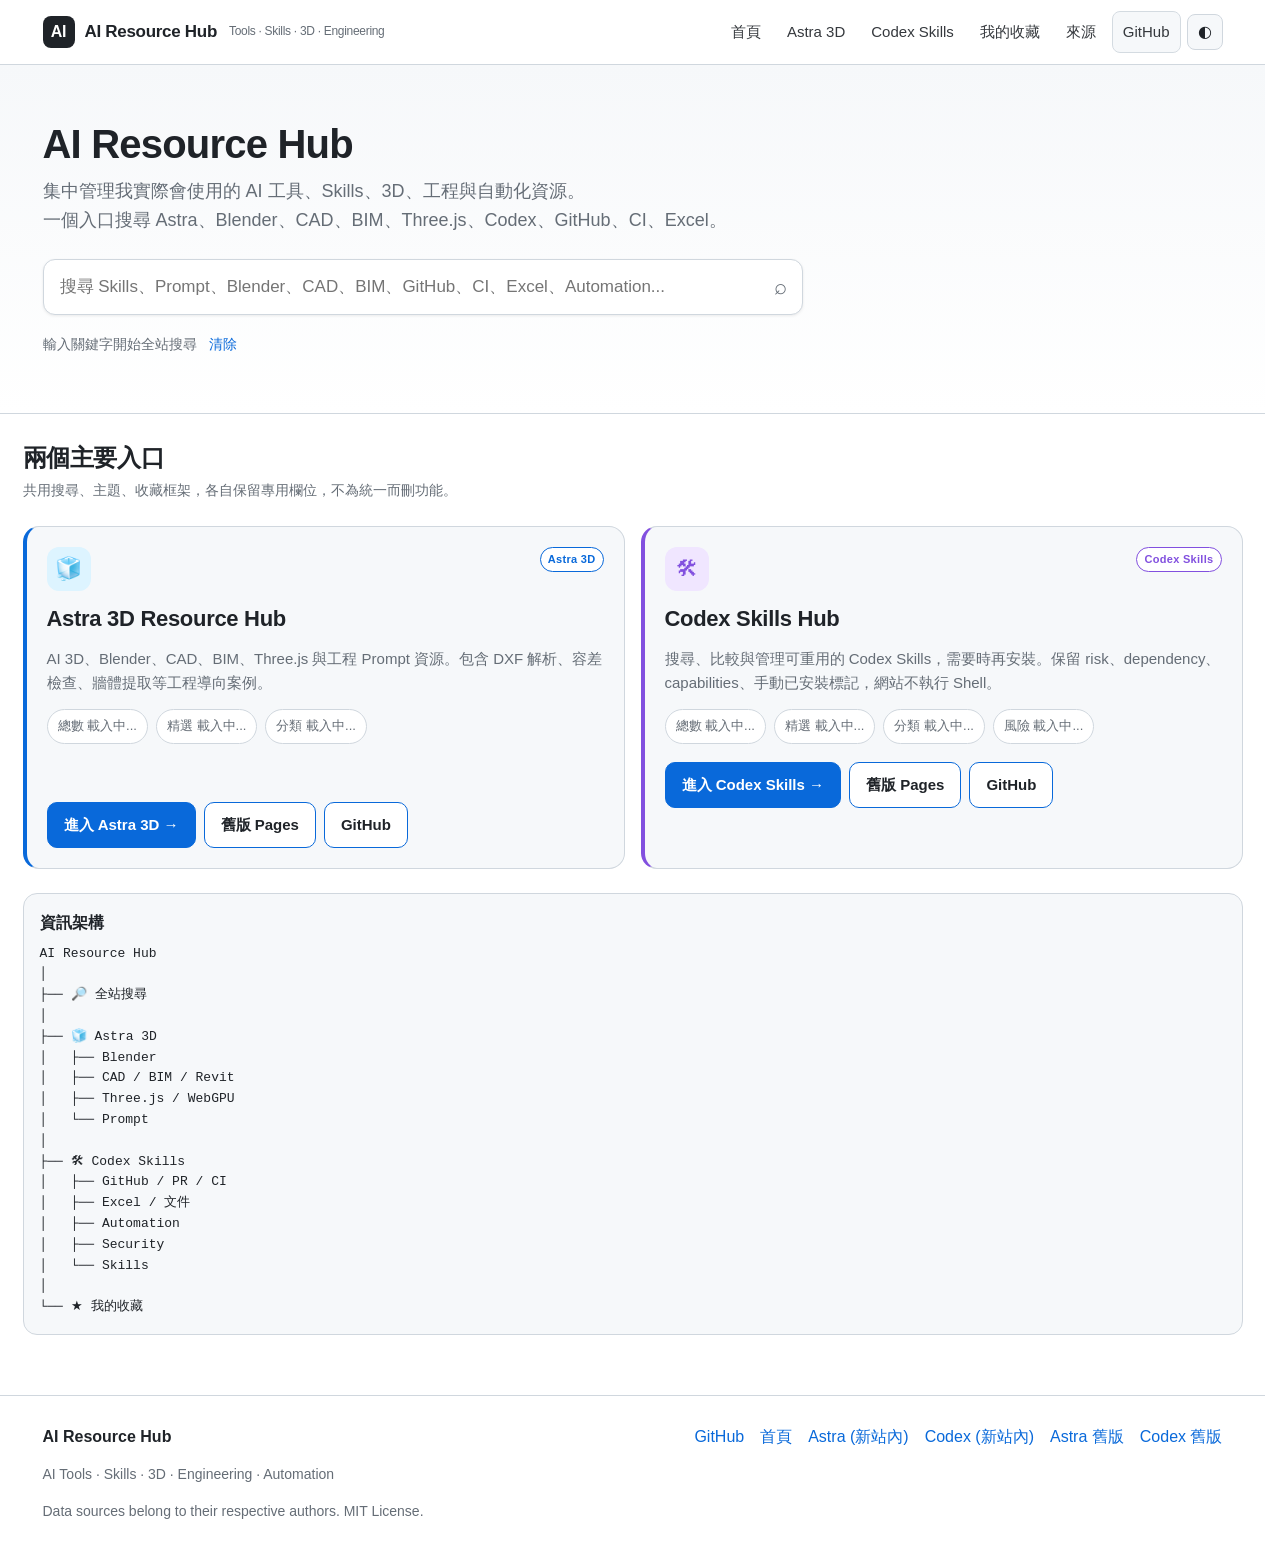
==== index.html @ 826196b5 "fix: favorites search and early showHub - add favSearch filtering and prevent hub-cards on ?hub=favo" ====
<!DOCTYPE html>
<html lang="zh-Hant">
<head>
<meta charset="UTF-8">
<meta name="viewport" content="width=device-width, initial-scale=1.0">
<title>AI Resource Hub</title>
<meta name="description" content="AI Skills、3D、CAD、BIM、Prompt 與自動化資源工作台。集中管理 Astra、Codex、Blender、Three.js、工程與自動化資源。">
<meta property="og:title" content="AI Resource Hub">
<meta property="og:description" content="AI Skills、3D、CAD、BIM、Prompt 與自動化資源工作台。">
<meta property="og:type" content="website">
<meta property="og:url" content="https://rita112025-cpu.github.io/ai-resource-hub/">
<link rel="canonical" href="https://rita112025-cpu.github.io/ai-resource-hub/">
<link rel="icon" href="data:,">
<link rel="stylesheet" href="./css/base.css">
<link rel="stylesheet" href="./css/components.css">
<link rel="stylesheet" href="./css/responsive.css">
</head>
<body>
<header id="site-header" role="banner">
  <div class="container header-inner">
    <div class="brand" aria-label="AI Resource Hub">
      <span class="brand-mark">AI</span>
      <span class="brand-text">AI Resource Hub</span>
      <span class="brand-sub">Tools · Skills · 3D · Engineering</span>
    </div>
    <nav class="header-nav" aria-label="主導航">
      <a href="?hub=home" class="nav-link" data-hub="home" aria-current="page" title="回到首頁">首頁</a>
      <a href="?hub=astra" class="nav-link" data-hub="astra" title="Astra 3D 模組 (Blender/CAD/BIM)">Astra 3D</a>
      <a href="?hub=codex" class="nav-link" data-hub="codex" title="Codex Skills 模組">Codex Skills</a>
      <a href="?hub=favorites" class="nav-link" data-hub="favorites" title="我的收藏">我的收藏</a>
      <a href="?hub=sources" class="nav-link" data-hub="sources" title="來源與說明">來源</a>
      <a href="https://github.com/rita112025-cpu/ai-resource-hub" target="_blank" rel="noopener noreferrer" class="nav-link github-link">GitHub</a>
      <button id="themeToggle" class="icon-btn" aria-label="切換深淺色模式">◐</button>
    </nav>
    <button id="hamburger" class="hamburger" aria-label="開啟選單"><span></span></button>
  </div>
  <div id="mobileMenu" class="mobile-menu" role="dialog" aria-label="行動選單">
    <a href="?hub=home" class="nav-link" data-hub="home">首頁</a>
    <a href="?hub=astra" class="nav-link" data-hub="astra">🧊 Astra 3D (新站內)</a>
    <a href="?hub=codex" class="nav-link" data-hub="codex">🛠 Codex Skills (新站內)</a>
    <a href="?hub=favorites" class="nav-link" data-hub="favorites">★ 我的收藏</a>
    <a href="?hub=sources" class="nav-link" data-hub="sources">來源</a>
    <a href="https://github.com/rita112025-cpu/ai-resource-hub" target="_blank" rel="noopener noreferrer" class="nav-link">GitHub ↗</a>
    <div style="margin-top:12px; display:flex; gap:8px">
      <button id="themeToggleMobile" class="btn secondary" style="width:100%">切換主題</button>
    </div>
  </div>
</header>

<main>
  <!-- HOME -->
  <section id="homeSection" data-hub-section data-hub="home">
    <div class="hero">
      <div class="container">
        <h1 class="hero-title">AI Resource Hub</h1>
        <p class="hero-subtitle">集中管理我實際會使用的 AI 工具、Skills、3D、工程與自動化資源。<br>一個入口搜尋 Astra、Blender、CAD、BIM、Three.js、Codex、GitHub、CI、Excel。</p>
        <div class="search-wrap">
          <label for="globalSearch" class="sr-only">全站搜尋</label>
          <input id="globalSearch" type="search" placeholder="搜尋 Skills、Prompt、Blender、CAD、BIM、GitHub、CI、Excel、Automation..." autocomplete="off" spellcheck="false">
          <span class="search-icon" aria-hidden="true">⌕</span>
        </div>
        <div class="search-meta">
          <span id="globalResultCount" aria-live="polite">輸入關鍵字開始全站搜尋</span>
          <button id="clearGlobalBtn" class="link-btn">清除</button>
        </div>
        <div id="globalResults" class="grid" style="margin-top:20px"></div>
        <div id="globalEmpty" class="state-card empty" hidden>
          <h3>找不到符合的資源</h3>
          <p class="muted">試試其他關鍵字，例如 Blender、CAD、GitHub、CI</p>
        </div>
      </div>
    </div>

    <div class="container section">
      <div class="section-header">
        <div>
          <h2>兩個主要入口</h2>
          <p class="muted">共用搜尋、主題、收藏框架，各自保留專用欄位，不為統一而刪功能。</p>
        </div>
      </div>
      <div class="hub-grid" id="hubGrid">
        <article class="hub-card astra">
          <div class="hub-card-top">
            <div class="hub-icon">🧊</div>
            <span class="result-source astra">Astra 3D</span>
          </div>
          <h3 class="hub-title">Astra 3D Resource Hub</h3>
          <p class="hub-desc">AI 3D、Blender、CAD、BIM、Three.js 與工程 Prompt 資源。包含 DXF 解析、容差檢查、牆體提取等工程導向案例。</p>
          <div class="hub-stats">
            <span class="hub-stat" id="astraTotal">總數 載入中...</span>
            <span class="hub-stat" id="astraFeatured">精選 載入中...</span>
            <span class="hub-stat" id="astraCategories">分類 載入中...</span>
          </div>
          <p class="muted" id="astraRecent" style="font-size:13px"></p>
          <div class="hub-actions">
            <a href="?hub=astra" class="btn" data-hub="astra" title="在本站內開啟 Astra 3D 模組 (data/astra-resources.json 15筆)" aria-label="進入本站 Astra 3D 模組">進入 Astra 3D →</a>
            <a href="https://rita112025-cpu.github.io/astra-3d-resource-hub/" target="_blank" rel="noopener noreferrer" class="btn secondary" title="前往舊版獨立站 https://rita112025-cpu.github.io/astra-3d-resource-hub/">舊版 Pages</a>
            <a href="https://github.com/rita112025-cpu/astra-3d-resource-hub" target="_blank" rel="noopener noreferrer" class="btn secondary" title="舊版 GitHub Repo">GitHub</a>
          </div>
        </article>
        <article class="hub-card codex">
          <div class="hub-card-top">
            <div class="hub-icon">🛠</div>
            <span class="result-source codex">Codex Skills</span>
          </div>
          <h3 class="hub-title">Codex Skills Hub</h3>
          <p class="hub-desc">搜尋、比較與管理可重用的 Codex Skills，需要時再安裝。保留 risk、dependency、capabilities、手動已安裝標記，網站不執行 Shell。</p>
          <div class="hub-stats">
            <span class="hub-stat" id="codexTotal">總數 載入中...</span>
            <span class="hub-stat" id="codexFeatured">精選 載入中...</span>
            <span class="hub-stat" id="codexCategories">分類 載入中...</span>
            <span class="hub-stat" id="codexRisks">風險 載入中...</span>
          </div>
          <div class="hub-actions">
            <a href="?hub=codex" class="btn" data-hub="codex" title="在本站內開啟 Codex Skills 模組 (data/codex-skills.json 10筆)" aria-label="進入本站 Codex Skills 模組">進入 Codex Skills →</a>
            <a href="https://rita112025-cpu.github.io/codex-skills-hub/" target="_blank" rel="noopener noreferrer" class="btn secondary" title="前往舊版獨立站 https://rita112025-cpu.github.io/codex-skills-hub/">舊版 Pages</a>
            <a href="https://github.com/rita112025-cpu/codex-skills-hub" target="_blank" rel="noopener noreferrer" class="btn secondary" title="舊版 GitHub Repo">GitHub</a>
          </div>
        </article>
      </div>

      <div style="margin-top:24px; border:1px solid var(--border); border-radius:14px; padding:16px; background:var(--card)">
        <h3 style="margin:0 0 8px; font-size:16px">資訊架構</h3>
        <pre style="margin:0; font-size:13px; line-height:1.6; white-space:pre-wrap; font-family:ui-monospace,monospace">AI Resource Hub
│
├── 🔎 全站搜尋
│
├── 🧊 Astra 3D
│   ├── Blender
│   ├── CAD / BIM / Revit
│   ├── Three.js / WebGPU
│   └── Prompt
│
├── 🛠 Codex Skills
│   ├── GitHub / PR / CI
│   ├── Excel / 文件
│   ├── Automation
│   ├── Security
│   └── Skills
│
└── ★ 我的收藏</pre>
      </div>
    </div>
  </section>

  <!-- ASTRA -->
  <section id="astraSection" data-hub-section data-hub="astra" hidden>
    <div class="hero" style="padding:32px 0 24px">
      <div class="container">
        <h1 class="hero-title" style="font-size:34px">🧊 Astra 3D Resource Hub</h1>
        <p class="hero-subtitle">AI 3D、Blender、CAD、BIM、Three.js 與工程 Prompt 資源導航。保留原有搜尋、分類、Prompt 複製、URL Filter。</p>
        <div class="search-wrap">
          <label for="astraSearch" class="sr-only">搜尋 Astra</label>
          <input id="astraSearch" type="search" placeholder="搜尋 Prompt、Blender、CAD、BIM、Three.js..." autocomplete="off" spellcheck="false">
          <span class="search-icon" aria-hidden="true">⌕</span>
        </div>
        <div class="search-meta">
          <span id="astraResultCount" aria-live="polite">載入中...</span>
          <button id="astraClear2" class="link-btn">清除篩選</button>
        </div>
      </div>
    </div>

    <div class="container">
      <div class="filters" aria-label="Astra 篩選區">
        <div class="filter-block">
          <h2 class="filter-title">快速分類</h2>
          <div id="astraCategoryFilters" class="chip-group" role="group" aria-label="主要分類"></div>
        </div>
        <div class="filter-block">
          <h2 class="filter-title">工程用途</h2>
          <div id="astraUseCaseFilters" class="chip-group" role="group" aria-label="用途分類"></div>
        </div>
        <div class="filter-block">
          <div class="filter-header-row">
            <h2 class="filter-title">熱門標籤</h2>
            <button id="astraToggleTags" class="link-btn small">顯示全部</button>
          </div>
          <div id="astraTagFilters" class="chip-group tags collapsed" role="group" aria-label="標籤篩選"></div>
        </div>
        <div class="filter-actions">
          <div class="action-left">
            <label for="astraSort" class="sr-only">排序</label>
            <select id="astraSort" class="select">
              <option value="featured">精選優先</option>
              <option value="name">名稱 A-Z</option>
              <option value="newest">最新加入</option>
            </select>
            <button id="astraFavOnly" class="btn secondary" aria-pressed="false">☆ 只看收藏</button>
            <button id="astraClear" class="btn secondary">清除篩選</button>
          </div>
          <div class="action-right"><span class="hint">篩選會寫入 URL，可分享</span></div>
        </div>
      </div>

      <div class="section">
        <div id="astraError" class="state-card error" hidden role="alert">
          <h3>Astra 資料載入失敗</h3>
          <p>請確認 <code>data/astra-resources.json</code> 格式</p>
          <p class="muted">錯誤：<span id="astraErrorMsg"></span></p>
        </div>
        <div id="astraResourceGrid" class="grid"></div>
        <div id="astraEmpty" class="state-card empty" hidden>
          <h3>找不到符合條件的資源</h3>
          <ul><li>移除部分篩選</li><li>使用其他關鍵字</li></ul>
          <button id="astraEmptyClear" class="btn">清除篩選</button>
        </div>
      </div>

      <div class="section">
        <div class="section-header"><h2>我的精選</h2><p class="muted">只顯示 featured:true</p></div>
        <div id="astraFeaturedGrid" class="grid"></div>
      </div>
    </div>
  </section>

  <!-- CODEX -->
  <section id="codexSection" data-hub-section data-hub="codex" hidden>
    <div class="hero" style="padding:32px 0 24px">
      <div class="container">
        <h1 class="hero-title" style="font-size:34px">🛠 Codex Skills Hub</h1>
        <p class="hero-subtitle">搜尋、比較與管理可重用的 Codex Skills，需要時再安裝，不把所有 workflow 塞進環境。保留 risk、dependency、installed 手動標記。</p>
        <div class="search-wrap">
          <label for="codexSearch" class="sr-only">搜尋 Codex</label>
          <input id="codexSearch" type="search" placeholder="搜尋 GitHub、CI、PR、Excel、Meeting..." autocomplete="off" spellcheck="false">
          <span class="search-icon" aria-hidden="true">⌕</span>
        </div>
        <div class="search-meta">
          <span id="codexResultCount" aria-live="polite">載入中...</span>
          <button id="codexClear2" class="link-btn">清除篩選</button>
        </div>
      </div>
    </div>

    <div class="container">
      <div class="filters" aria-label="Codex 篩選區">
        <div class="filter-block"><h2 class="filter-title">快速分類</h2><div id="codexCategoryFilters" class="chip-group"></div></div>
        <div class="filter-block"><h2 class="filter-title">工作用途</h2><div id="codexUseCaseFilters" class="chip-group"></div></div>
        <div class="filter-block"><h2 class="filter-title">風險等級</h2><div id="codexRiskFilters" class="chip-group"></div></div>
        <div class="filter-block">
          <div class="filter-header-row"><h2 class="filter-title">依賴 / 權限</h2><button id="codexToggleDeps" class="link-btn small">顯示全部</button></div>
          <div id="codexDepFilters" class="chip-group"></div>
        </div>
        <div class="filter-block">
          <div class="filter-header-row"><h2 class="filter-title">熱門標籤</h2><button id="codexToggleTags" class="link-btn small">顯示全部</button></div>
          <div id="codexTagFilters" class="chip-group tags collapsed"></div>
        </div>
        <div class="filter-actions">
          <div class="action-left">
            <select id="codexSort" class="select">
              <option value="featured">精選優先</option>
              <option value="name">名稱 A-Z</option>
              <option value="newest">最新加入</option>
              <option value="risk">風險低 → 高</option>
            </select>
            <button id="codexFavOnly" class="btn secondary" aria-pressed="false">☆ 只看收藏</button>
            <button id="codexInstalledOnly" class="btn secondary" aria-pressed="false">◇ 只看已安裝</button>
            <button id="codexClear" class="btn secondary">清除篩選</button>
          </div>
          <div class="action-right"><span class="hint">Find → Understand → Review → Install when needed</span></div>
        </div>
      </div>

      <div class="section">
        <div id="codexError" class="state-card error" hidden role="alert">
          <h3>Codex 資料載入失敗</h3>
          <p>請確認 <code>data/codex-skills.json</code></p>
          <p class="muted">錯誤：<span id="codexErrorMsg"></span></p>
        </div>
        <div id="codexGrid" class="grid"></div>
        <div id="codexEmpty" class="state-card empty" hidden>
          <h3>找不到符合條件的 Skill</h3>
          <ul><li>移除部分篩選</li><li>使用其他關鍵字</li></ul>
          <button id="codexEmptyClear" class="btn">清除篩選</button>
        </div>
      </div>

      <div class="section">
        <div class="section-header"><h2>精選</h2><p class="muted">featured:true</p></div>
        <div id="codexFeaturedGrid" class="grid"></div>
      </div>

      <div class="section">
        <div class="section-header"><h2>我的 Skills</h2><p class="muted">收藏與手動標記已安裝，儲存在 localStorage，非偵測</p></div>
        <div id="codexMyGrid" class="grid"></div>
        <div id="codexMyEmpty" class="state-card empty"><p class="muted">尚未收藏或標記已安裝</p></div>
      </div>
    </div>
  </section>

  <!-- FAVORITES -->
  <section id="favoritesSection" data-hub-section data-hub="favorites" hidden>
    <div class="container section">
      <h1 class="hero-title" style="font-size:32px">★ 我的收藏</h1>
      <p class="hero-subtitle">統一顯示 Astra 與 Codex 收藏，使用 namespaced localStorage。支援搜尋過濾。</p>
      
      <div class="search-wrap" style="margin-top:16px">
        <label for="favSearch" class="sr-only">搜尋收藏</label>
        <input id="favSearch" type="search" placeholder="搜尋收藏：Blender、GitHub、CI、Excel..." autocomplete="off" spellcheck="false">
        <span class="search-icon" aria-hidden="true">⌕</span>
      </div>
      <div class="search-meta">
        <span id="favResultCount" aria-live="polite">輸入關鍵字過濾收藏</span>
        <button id="clearFavBtn" class="link-btn">清除</button>
      </div>

      <div class="section">
        <h2>🧊 Astra 收藏 <span id="favAstraCount" class="muted"></span></h2>
        <div id="favAstraGrid" class="grid"></div>
        <div id="favAstraEmpty" class="state-card empty" hidden><p class="muted">尚未收藏 Astra 資源</p></div>
        <div id="favAstraEmptySearch" class="state-card empty" hidden><p class="muted">收藏中沒有符合搜尋的 Astra 資源</p></div>
      </div>
      <div class="section">
        <h2>🛠 Codex 收藏 / 已安裝 <span id="favCodexCount" class="muted"></span></h2>
        <div id="favCodexGrid" class="grid"></div>
        <div id="favCodexEmpty" class="state-card empty" hidden><p class="muted">尚未收藏或標記 Codex Skills</p></div>
        <div id="favCodexEmptySearch" class="state-card empty" hidden><p class="muted">收藏中沒有符合搜尋的 Codex Skill</p></div>
      </div>
    </div>
  </section>

  <!-- SOURCES -->
  <section id="sourcesSection" data-hub-section data-hub="sources" hidden>
    <div class="container section">
      <h1 class="hero-title" style="font-size:32px">來源與說明</h1>
      <div class="source-card" style="margin-top:16px">
        <h3>AI Resource Hub</h3>
        <p>統一入口，整合 <strong>Astra 3D Resource Hub</strong> 與 <strong>Codex Skills Hub</strong> 為同一套視覺、導覽、搜尋、主題、收藏框架。</p>
        <ul>
          <li>保留兩份獨立 JSON：<code>data/astra-resources.json</code> 與 <code>data/codex-skills.json</code>，不硬合併 schema</li>
          <li>共用 layout/header/nav/search/theme/favorites/RWD/card基礎，專用欄位各自保留</li>
          <li>全站搜尋標記來源 [Astra 3D] / [Codex Skill]</li>
          <li>收藏使用 namespaced keys：<code>ai-resource-hub:astra:favorites</code>, <code>ai-resource-hub:codex:favorites</code>, <code>ai-resource-hub:codex:installed</code></li>
          <li>安全：網站不執行 Shell，安裝 Skill 僅複製指令，已安裝僅為手動標記</li>
        </ul>
      </div>
      <div class="source-card" style="margin-top:16px">
        <h3>Astra 模組</h3>
        <p>資料來源：<code>TripoGrowthLab/awesome-astra-prompts</code> 與自行整理，包含 Blender、CAD DXF 解析、牆體提取、容差檢查、BIM、Three.js 等。</p>
        <p>新增方式：編輯 <code>data/astra-resources.json</code>，必填 id/title/category/description，其餘留空，禁止捏造 URL</p>
      </div>
      <div class="source-card" style="margin-top:16px">
        <h3>Codex 模組</h3>
        <p>資料主要整理自 <code>ComposioHQ/awesome-codex-skills</code>，包含 10 個已驗證 Skill，風險依證據判定，未確認用 null</p>
        <p>新增方式：編輯 <code>data/codex-skills.json</code>，依 SKILL.md 檢查 scripts/references/network/gitWrite/deleteFiles</p>
        <p>安全限制：不得加入 analytics、tracking script、遠端可執行 script、自動安裝、API Key 儲存</p>
      </div>
      <div class="source-card" style="margin-top:16px">
        <h3>舊站遷移</h3>
        <p>舊站 <code>astra-3d-resource-hub</code> 與 <code>codex-skills-hub</code> 在新站驗收完成後，改為輕量 landing + 導向 <code>/ai-resource-hub/?hub=astra</code> / <code>?hub=codex</code>，保留人工點擊入口，不立即 JS redirect</p>
        <p>localStorage 跨舊新站同 origin 可自動遷移一次，若跨瀏覽器或已清除需手動</p>
      </div>
    </div>
  </section>
</main>

<footer class="footer">
  <div class="container footer-inner">
    <div>
      <strong>AI Resource Hub</strong>
      <p class="muted">AI Tools · Skills · 3D · Engineering · Automation</p>
      <p class="muted">Data sources belong to their respective authors. MIT License.</p>
    </div>
    <div class="footer-links">
      <a href="https://github.com/rita112025-cpu/ai-resource-hub" target="_blank" rel="noopener noreferrer">GitHub</a>
      <a href="?hub=home" data-hub="home">首頁</a>
      <a href="?hub=astra" data-hub="astra">Astra (新站內)</a>
      <a href="?hub=codex" data-hub="codex">Codex (新站內)</a>
      <a href="https://rita112025-cpu.github.io/astra-3d-resource-hub/" target="_blank" rel="noopener noreferrer">Astra 舊版</a>
      <a href="https://rita112025-cpu.github.io/codex-skills-hub/" target="_blank" rel="noopener noreferrer">Codex 舊版</a>
    </div>
  </div>
</footer>

<div id="toast" class="toast" role="status" aria-live="polite" hidden>已複製</div>

<script type="module" src="./js/app.js"></script>
</body>
</html>
---- css/base.css ----
:root{
  --bg:#ffffff;
  --card:#f6f8fa;
  --border:#d0d7de;
  --text:#1f2328;
  --secondary:#656d76;
  --accent:#0969da;
  --accent-astra:#0969da;
  --accent-codex:#8250df;
  --accent-soft:#ddf4ff;
  --accent-soft-codex:#f0e6ff;
  --header-bg:rgba(255,255,255,0.86);
  --shadow:0 1px 3px rgba(0,0,0,0.08);
  --radius:12px;
  --radius-pill:999px;
  --max-w:1220px;
}
[data-theme="dark"]{
  --bg:#0d1117;
  --card:#161b22;
  --border:#30363d;
  --text:#e6edf3;
  --secondary:#8b949e;
  --accent:#58a6ff;
  --accent-astra:#58a6ff;
  --accent-codex:#bc8cff;
  --accent-soft:#1f2a38;
  --accent-soft-codex:#2a1f3f;
  --header-bg:rgba(13,17,23,0.86);
  --shadow:0 1px 3px rgba(0,0,0,0.3);
}
@media (prefers-color-scheme: dark){
  :root:not([data-theme="light"]){
    --bg:#0d1117;
    --card:#161b22;
    --border:#30363d;
    --text:#e6edf3;
    --secondary:#8b949e;
    --accent:#58a6ff;
    --accent-astra:#58a6ff;
    --accent-codex:#bc8cff;
    --accent-soft:#1f2a38;
    --accent-soft-codex:#2a1f3f;
    --header-bg:rgba(13,17,23,0.86);
    --shadow:0 1px 3px rgba(0,0,0,0.3);
  }
}
*{box-sizing:border-box}
html{scroll-behavior:smooth; max-width:100vw; overflow-x:clip; scrollbar-gutter:stable}
body{
  margin:0;
  font-family:-apple-system,BlinkMacSystemFont,"Segoe UI",Noto Sans TC,"Helvetica Neue",Arial,"PingFang TC","Microsoft JhengHei",sans-serif;
  background:var(--bg);
  color:var(--text);
  line-height:1.6;
  -webkit-font-smoothing:antialiased;
  max-width:100vw;
  overflow-x:clip;
  font-size:16px;
}
a{color:var(--accent); text-decoration:none}
a:hover{text-decoration:underline}
button,input,select{font:inherit}
.container{max-width:var(--max-w); margin:0 auto; padding:0 20px; width:100%}
.sr-only{position:absolute;width:1px;height:1px;padding:0;margin:-1px;overflow:hidden;clip:rect(0,0,0,0);border:0}
.muted{color:var(--secondary); font-size:14px; line-height:1.6}

/* Header */
#site-header{
  position:sticky; top:0; z-index:60;
  backdrop-filter:blur(12px);
  background:var(--header-bg);
  border-bottom:1px solid var(--border);
}
.header-inner{display:flex; align-items:center; justify-content:space-between; height:64px; gap:12px}
.brand{display:flex; align-items:center; gap:10px; font-weight:800; letter-spacing:-0.3px; min-width:0}
.brand-mark{width:32px; height:32px; border-radius:8px; background:var(--text); color:var(--bg); display:inline-flex; align-items:center; justify-content:center; font-size:16px; flex-shrink:0}
.brand-text{font-size:17px; white-space:nowrap; overflow:hidden; text-overflow:ellipsis}
.brand-sub{font-size:12px; color:var(--secondary); font-weight:500; margin-left:2px; white-space:nowrap}
.header-nav{display:flex; align-items:center; gap:6px; flex-shrink:0}
.nav-link{font-size:15px; color:var(--text); opacity:0.9; padding:8px 10px; border-radius:8px; white-space:nowrap; display:inline-flex; align-items:center; min-height:36px}
.nav-link:hover{opacity:1; background:var(--card); text-decoration:none}
.nav-link.active{background:var(--text); color:var(--bg)}
.github-link{border:1px solid var(--border); background:var(--card)}
.icon-btn{border:1px solid var(--border); background:var(--card); color:var(--text); width:36px; height:36px; border-radius:8px; cursor:pointer; display:inline-flex; align-items:center; justify-content:center; flex-shrink:0}
.icon-btn:focus-visible,.btn:focus-visible,.chip:focus-visible,.select:focus-visible,input:focus-visible,a:focus-visible{outline:2px solid var(--accent); outline-offset:2px}

/* Hamburger */
.hamburger{display:none; width:44px; height:44px; border:1px solid var(--border); background:var(--card); border-radius:10px; align-items:center; justify-content:center; cursor:pointer; flex-shrink:0}
.hamburger span{width:18px; height:2px; background:var(--text); display:block; position:relative}
.hamburger span:before,.hamburger span:after{content:""; position:absolute; left:0; width:18px; height:2px; background:var(--text)}
.hamburger span:before{top:-6px}
.hamburger span:after{top:6px}
.mobile-menu{display:none; position:fixed; top:64px; left:0; right:0; background:var(--bg); border-bottom:1px solid var(--border); padding:12px 16px 16px; z-index:59; box-shadow:var(--shadow)}
.mobile-menu.open{display:block}
.mobile-menu .nav-link{display:flex; width:100%; padding:14px 12px; font-size:16px; min-height:44px}

/* Hero */
.hero{padding:56px 0 32px; border-bottom:1px solid var(--border); background:linear-gradient(180deg,var(--card),transparent)}
.hero-title{font-size:40px; margin:0 0 10px; letter-spacing:-0.8px; line-height:1.15; font-weight:850}
.hero-subtitle{font-size:18px; color:var(--secondary); margin:0 0 24px; line-height:1.6; max-width:720px}
.search-wrap{position:relative; max-width:760px; width:100%}
.search-wrap input{
  width:100%; height:56px; padding:0 52px 0 16px;
  border-radius:12px; border:1px solid var(--border);
  background:var(--bg); color:var(--text); font-size:17px;
  box-shadow:var(--shadow);
}
.search-icon{position:absolute; right:16px; top:50%; transform:translateY(-50%); color:var(--secondary); font-size:22px}
.search-meta{display:flex; gap:12px; align-items:center; margin-top:12px; font-size:14px; color:var(--secondary); flex-wrap:wrap}
.link-btn{background:none; border:none; color:var(--accent); cursor:pointer; font-size:14px; padding:6px 0; min-height:32px}

/* Toast */
.toast{position:fixed; left:50%; bottom:24px; transform:translateX(-50%); background:var(--text); color:var(--bg); padding:12px 18px; border-radius:999px; font-size:14px; z-index:100; box-shadow:var(--shadow); max-width:90vw; text-align:center}

/* Footer */
.footer{border-top:1px solid var(--border); padding:28px 0; margin-top:32px}
.footer-inner{display:flex; justify-content:space-between; gap:20px; flex-wrap:wrap}
.footer-links{display:flex; gap:16px; flex-wrap:wrap}
---- css/components.css ----
/* Hub Cards - Home */
.hub-grid{display:grid; grid-template-columns:repeat(2,minmax(0,1fr)); gap:16px; margin:24px 0}
.hub-card{
  border:1px solid var(--border); background:var(--card); border-radius:16px; padding:20px;
  display:flex; flex-direction:column; gap:14px; position:relative; overflow:hidden;
  transition:border-color .15s, transform .15s;
}
.hub-card:hover{transform:translateY(-2px); border-color:var(--accent)}
.hub-card.astra{border-left:4px solid var(--accent-astra)}
.hub-card.codex{border-left:4px solid var(--accent-codex)}
.hub-card-top{display:flex; justify-content:space-between; align-items:flex-start; gap:12px}
.hub-icon{width:44px; height:44px; border-radius:12px; display:inline-flex; align-items:center; justify-content:center; font-size:22px; flex-shrink:0}
.hub-card.astra .hub-icon{background:var(--accent-soft); color:var(--accent-astra)}
.hub-card.codex .hub-icon{background:var(--accent-soft-codex); color:var(--accent-codex)}
.hub-title{font-size:22px; font-weight:700; margin:0; letter-spacing:-0.3px; line-height:1.3}
.hub-desc{font-size:15px; color:var(--secondary); margin:0; line-height:1.6}
.hub-stats{display:flex; flex-wrap:wrap; gap:8px}
.hub-stat{font-size:13px; padding:6px 10px; border-radius:999px; background:var(--bg); border:1px solid var(--border); color:var(--secondary)}
.hub-actions{display:flex; gap:8px; margin-top:4px}
.btn{border:1px solid var(--border); background:var(--accent); color:#fff; border-color:var(--accent); padding:10px 16px; border-radius:10px; font-size:15px; cursor:pointer; min-height:44px; display:inline-flex; align-items:center; justify-content:center; font-weight:600; text-decoration:none}
.btn.secondary{background:var(--bg); color:var(--text)}
.btn.small{padding:6px 12px; font-size:13px; min-height:36px}
.btn:hover{text-decoration:none; opacity:0.92}

/* Filters */
.filters{padding:20px 0}
.filter-block{margin:18px 0}
.filter-title{font-size:13px; text-transform:uppercase; letter-spacing:0.6px; color:var(--secondary); margin:0 0 10px; font-weight:700}
.filter-header-row{display:flex; align-items:center; justify-content:space-between; gap:8px}
.chip-group{display:flex; flex-wrap:wrap; gap:8px}
.chip{
  border:1px solid var(--border); background:var(--card); color:var(--text);
  padding:8px 14px; border-radius:999px; font-size:14px; cursor:pointer; line-height:1;
  min-height:40px; display:inline-flex; align-items:center; justify-content:center; user-select:none;
}
.chip.active{background:var(--text); color:var(--bg); border-color:var(--text)}
.chip.active.astra{background:var(--accent-astra); border-color:var(--accent-astra); color:#fff}
.chip.active.codex{background:var(--accent-codex); border-color:var(--accent-codex); color:#fff}
.chip.tag{font-size:13px}
.chip-group.tags.collapsed .chip:nth-child(n+15){display:none}
.filter-actions{display:flex; flex-wrap:wrap; justify-content:space-between; gap:12px; margin-top:18px; padding:14px; border:1px solid var(--border); border-radius:12px; background:var(--card)}
.action-left{display:flex; flex-wrap:wrap; gap:8px; align-items:center}
.select{height:44px; border:1px solid var(--border); border-radius:10px; background:var(--bg); color:var(--text); padding:0 12px; font-size:14px; min-width:140px}
.hint{font-size:13px; color:var(--secondary)}

/* Section */
.section{padding:28px 0}
.section-header{margin-bottom:16px; display:flex; justify-content:space-between; gap:16px; flex-wrap:wrap; align-items:flex-end}
.section-header h2{margin:0 0 6px; font-size:24px; letter-spacing:-0.4px; line-height:1.3; font-weight:750}
.section-header p{margin:0}

/* Grid */
.grid{display:grid; gap:14px; grid-template-columns:repeat(3,minmax(0,1fr))}
@media (max-width: 1024px){ .grid{grid-template-columns:repeat(2,minmax(0,1fr))} }

/* Card */
.card{
  border:1px solid var(--border); background:var(--card); border-radius:14px; padding:16px;
  display:flex; flex-direction:column; gap:12px; position:relative; min-width:0;
  overflow-wrap:break-word; word-break:break-word; transition:border-color .15s;
}
.card:hover{border-color:var(--accent)}
.card-top{display:flex; justify-content:space-between; gap:8px; align-items:flex-start}
.card-title{font-size:18px; font-weight:700; line-height:1.35; margin:0; letter-spacing:-0.2px}
.card-title small{font-weight:500; color:var(--secondary); font-size:13px; margin-left:6px}
.fav-btn{border:1px solid var(--border); background:var(--bg); width:40px; height:40px; border-radius:10px; cursor:pointer; display:inline-flex; align-items:center; justify-content:center; font-size:18px; flex-shrink:0}
.fav-btn.active{color:var(--accent); border-color:var(--accent); background:var(--accent-soft)}
.badges{display:flex; flex-wrap:wrap; gap:6px}
.badge{font-size:12px; padding:4px 9px; border-radius:999px; border:1px solid var(--border); background:var(--bg); color:var(--secondary); font-weight:500}
.badge.cat{color:var(--accent-astra); border-color:var(--accent-astra); background:var(--accent-soft)}
.badge.cat.codex{color:var(--accent-codex); border-color:var(--accent-codex); background:var(--accent-soft-codex)}
.badge.risk-low{color:#1a7f37; border-color:#1a7f37; background:#dafbe1}
.badge.risk-medium{color:#9a6700; border-color:#d4a72c; background:#fff8c5}
.badge.risk-high{color:#cf222e; border-color:#cf222e; background:#ffebe9}
[data-theme="dark"] .badge.risk-low{background:#12261e}
[data-theme="dark"] .badge.risk-medium{background:#2a2410}
[data-theme="dark"] .badge.risk-high{background:#2e1516}
.desc{font-size:15px; color:var(--text); opacity:0.92; margin:0; line-height:1.6}
.tags-row{display:flex; flex-wrap:wrap; gap:6px}
.tag{font-size:13px; padding:5px 10px; border-radius:999px; background:var(--bg); border:1px solid var(--border); color:var(--secondary); cursor:pointer; min-height:32px; display:inline-flex; align-items:center}
.tag:hover{border-color:var(--accent); color:var(--accent)}
.meta{font-size:12px; color:var(--secondary); display:flex; flex-wrap:wrap; gap:8px}
.card-actions{display:flex; flex-wrap:wrap; gap:8px; margin-top:2px}
.card-actions .btn{font-size:13px; min-height:40px}

/* Source */
.source-card{border:1px solid var(--border); background:var(--card); border-radius:14px; padding:18px; line-height:1.7}
.source-card ul{margin:10px 0; padding-left:20px}
.source-card li{margin:6px 0}

/* State */
.state-card{border:1px dashed var(--border); border-radius:14px; padding:28px; background:var(--card); text-align:center}
.state-card.error{border-style:solid; border-color:#ff7b72; background:rgba(255,123,114,0.08)}
.state-card ul{list-style:disc; text-align:left; display:inline-block; margin:12px 0; color:var(--secondary)}

/* Prompt */
.prompt-grid{display:grid; gap:14px; grid-template-columns:repeat(2,minmax(0,1fr))}
.prompt-card{border:1px solid var(--border); background:var(--card); border-radius:14px; padding:16px; display:flex; flex-direction:column; gap:12px}
.prompt-card h3{margin:0; font-size:16px; line-height:1.35}
.prompt-meta{display:flex; gap:6px; flex-wrap:wrap}
.prompt-content{position:relative; border:1px solid var(--border); border-radius:10px; background:var(--bg); padding:12px; max-height:280px; overflow:auto; font-size:13px; white-space:pre-wrap; line-height:1.6; font-family:ui-monospace,SFMono-Regular,Menlo,Consolas,monospace}
.prompt-card.expanded .prompt-content{max-height:none}
.prompt-actions{display:flex; gap:8px; flex-wrap:wrap}

/* Search result label */
.result-source{font-size:11px; padding:3px 7px; border-radius:999px; border:1px solid var(--border); background:var(--bg); font-weight:700; letter-spacing:0.3px}
.result-source.astra{color:var(--accent-astra); border-color:var(--accent-astra)}
.result-source.codex{color:var(--accent-codex); border-color:var(--accent-codex)}

/* Favorites empty */
.fav-empty{padding:20px; text-align:center; color:var(--secondary)}
---- css/responsive.css ----
/* Mobile P0 - 320, 375, 390, 430, 768, 1024, 1440 */
@media (max-width: 1024px){
  .hub-grid{grid-template-columns:1fr}
  .grid{grid-template-columns:repeat(2,minmax(0,1fr))}
}
@media (max-width: 768px){
  .container{padding:0 16px}
  .header-inner{height:60px}
  .header-nav{display:none}
  .hamburger{display:inline-flex}
  .hero{padding:32px 0 24px}
  .hero-title{font-size:32px}
  .hero-subtitle{font-size:17px}
  .grid{grid-template-columns:1fr}
  .prompt-grid{grid-template-columns:1fr}
  .hub-grid{grid-template-columns:1fr}
  .filter-actions{flex-direction:column; align-items:stretch}
}

@media (max-width: 640px){
  body{font-size:16px; line-height:1.65}
  .brand-text{font-size:16px}
  .brand-sub{display:none}
  .hero-title{font-size:30px; line-height:1.25}
  .hero-subtitle{font-size:17px}
  .search-wrap input{font-size:16px !important; height:56px; min-height:56px; border-radius:14px}
  .chip{font-size:15px; min-height:44px; padding:10px 16px}
  .chip.tag{font-size:14px; min-height:42px}
  .select{font-size:16px; height:48px; min-height:48px}
  .btn{font-size:15px; min-height:48px; padding:12px 18px}
  .btn.small{font-size:14px; min-height:44px}
  .card{padding:18px; gap:12px; border-radius:16px}
  .card-title{font-size:19px; line-height:1.35}
  .desc{font-size:16px; line-height:1.6}
  .badge{font-size:12px; padding:5px 10px}
  .tag{font-size:14px; min-height:40px; padding:8px 14px}
  .meta{font-size:13px}
  .card-actions{gap:10px}
  .card-actions .btn{flex:1 1 calc(50% - 5px); min-height:48px}
  .fav-btn{width:44px; height:44px; min-width:44px; min-height:44px}
  .section-header h2{font-size:22px}
  .muted{font-size:14px}
  .hub-title{font-size:20px}
  .hub-desc{font-size:15px}
  .hub-stat{font-size:13px; min-height:36px; display:inline-flex; align-items:center}
}

@media (max-width: 430px){
  html,body{overflow-x:clip}
  .container{padding:0 16px; overflow-x:clip}
  .hero{padding:28px 0 20px}
  .hero-title{font-size:28px}
  .search-meta{font-size:14px}
  .filter-title{font-size:13px}
  .card-actions .btn{flex:1 1 100%; width:100%}
  .action-left .btn,.action-left .select{width:100%}
  .prompt-content{font-size:14px}
}

@media (max-width: 390px){
  .hero-title{font-size:27px}
  .hub-title{font-size:19px}
}
@media (max-width: 375px){
  .container{padding:0 14px}
  .hero-title{font-size:26px}
  .hero-subtitle{font-size:16px}
}
@media (max-width: 320px){
  .brand-text{max-width:38vw; font-size:15px}
  .hero-title{font-size:24px}
  .hub-card{padding:16px}
}

/* Prevent horizontal scroll */
@media (max-width: 640px){
  img,video,pre,code{max-width:100%}
  pre{white-space:pre-wrap; word-break:break-word}
}

/* Reduced motion */
@media (prefers-reduced-motion: reduce){
  html{scroll-behavior:auto}
  *{transition:none !important; animation:none !important}
}

/* Focus */
:focus-visible{outline:2px solid var(--accent); outline-offset:2px}
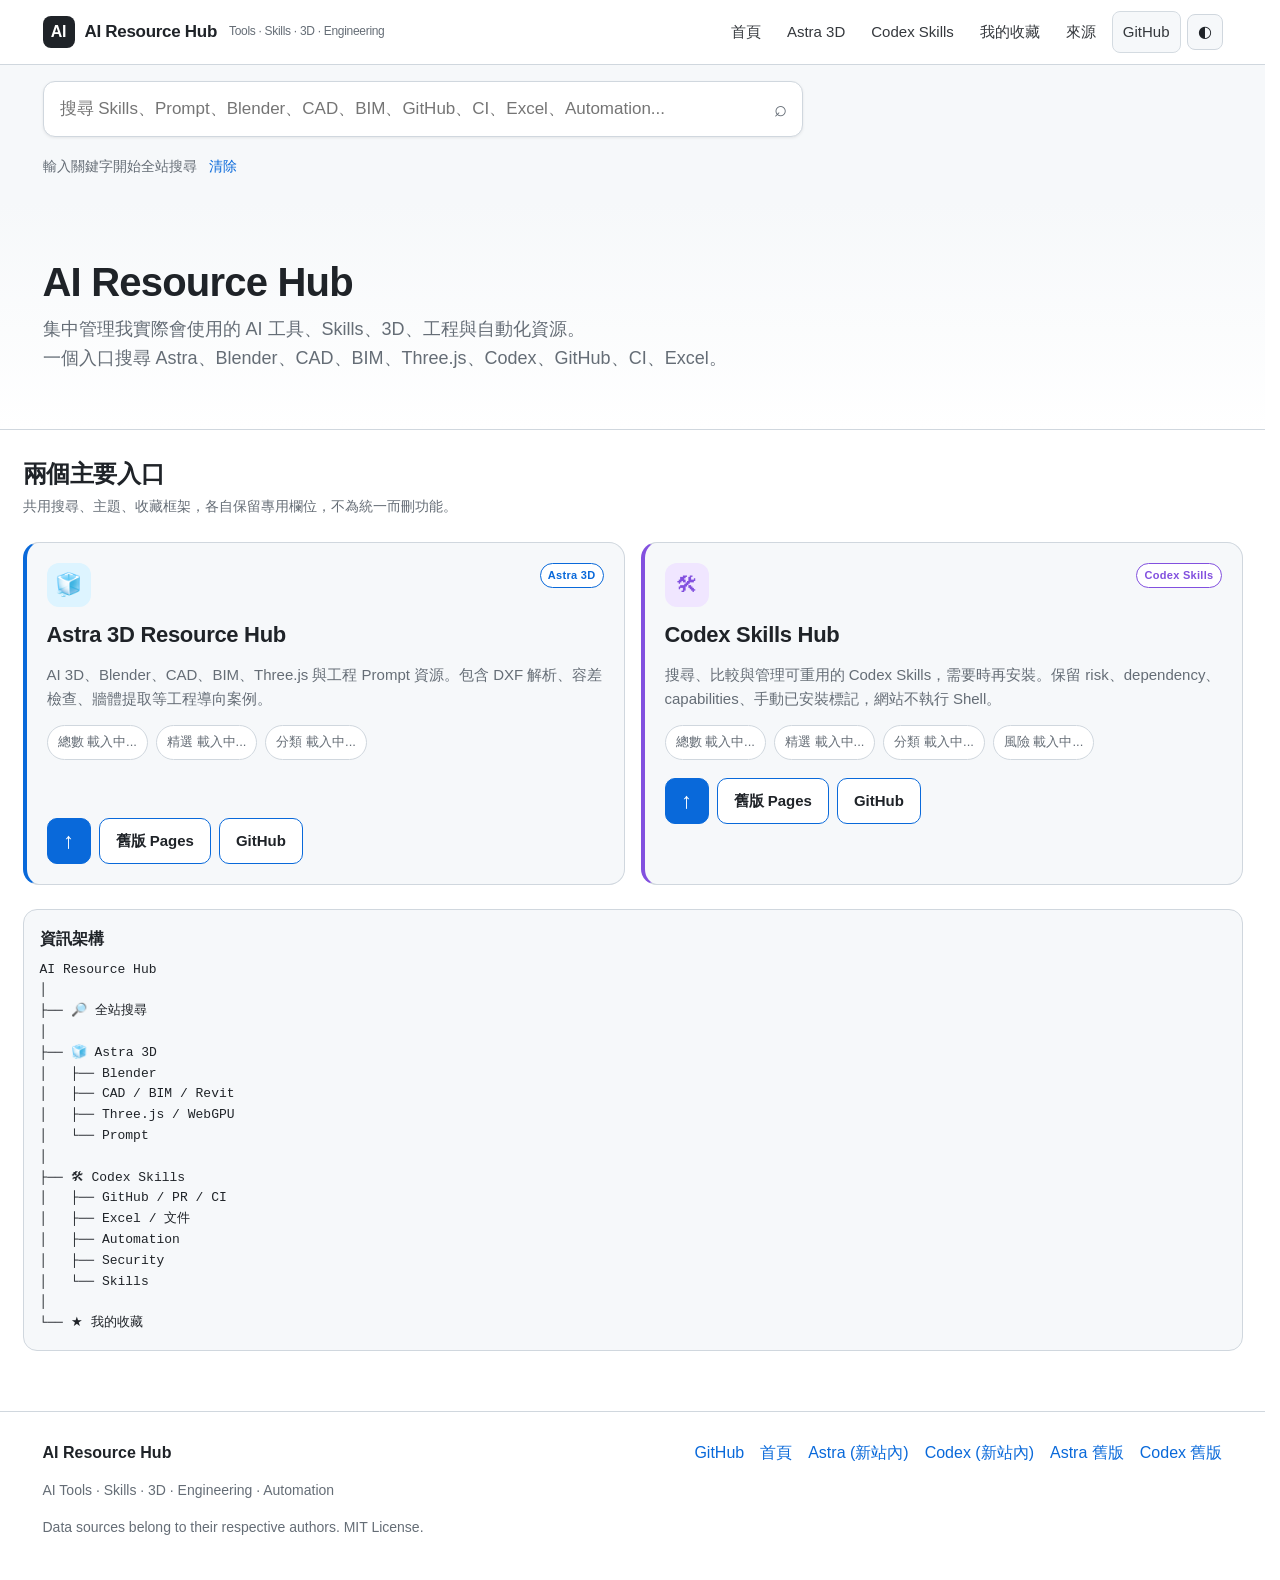
==== commit cc602696: "Fix global search panel and hub arrow buttons" ====
--- a/index.html
+++ b/index.html
@@ -15,7 +15,7 @@
 <link rel="stylesheet" href="./css/components.css">
 <link rel="stylesheet" href="./css/responsive.css">
 </head>
-<body>
+<body id="top">
 <header id="site-header" role="banner">
   <div class="container header-inner">
     <div class="brand" aria-label="AI Resource Hub">
@@ -48,26 +48,31 @@
 </header>
 
 <main>
+  <section id="globalSearchPanel" class="global-search-panel">
+    <div class="container">
+      <div class="search-wrap global-search-wrap">
+        <label for="globalSearch" class="sr-only">全站搜尋</label>
+        <input id="globalSearch" type="search" placeholder="搜尋 Skills、Prompt、Blender、CAD、BIM、GitHub、CI、Excel、Automation..." autocomplete="off" spellcheck="false">
+        <span class="search-icon" aria-hidden="true">⌕</span>
+      </div>
+      <div class="search-meta">
+        <span id="globalResultCount" aria-live="polite">輸入關鍵字開始全站搜尋</span>
+        <button id="clearGlobalBtn" class="link-btn">清除</button>
+      </div>
+      <div id="globalResults" class="grid" style="margin-top:20px"></div>
+      <div id="globalEmpty" class="state-card empty" hidden>
+        <h3>找不到符合的資源</h3>
+        <p class="muted">試試其他關鍵字，例如 Blender、CAD、GitHub、CI</p>
+      </div>
+    </div>
+  </section>
+
   <!-- HOME -->
   <section id="homeSection" data-hub-section data-hub="home">
     <div class="hero">
       <div class="container">
         <h1 class="hero-title">AI Resource Hub</h1>
         <p class="hero-subtitle">集中管理我實際會使用的 AI 工具、Skills、3D、工程與自動化資源。<br>一個入口搜尋 Astra、Blender、CAD、BIM、Three.js、Codex、GitHub、CI、Excel。</p>
-        <div class="search-wrap">
-          <label for="globalSearch" class="sr-only">全站搜尋</label>
-          <input id="globalSearch" type="search" placeholder="搜尋 Skills、Prompt、Blender、CAD、BIM、GitHub、CI、Excel、Automation..." autocomplete="off" spellcheck="false">
-          <span class="search-icon" aria-hidden="true">⌕</span>
-        </div>
-        <div class="search-meta">
-          <span id="globalResultCount" aria-live="polite">輸入關鍵字開始全站搜尋</span>
-          <button id="clearGlobalBtn" class="link-btn">清除</button>
-        </div>
-        <div id="globalResults" class="grid" style="margin-top:20px"></div>
-        <div id="globalEmpty" class="state-card empty" hidden>
-          <h3>找不到符合的資源</h3>
-          <p class="muted">試試其他關鍵字，例如 Blender、CAD、GitHub、CI</p>
-        </div>
       </div>
     </div>
 
@@ -93,7 +98,7 @@
           </div>
           <p class="muted" id="astraRecent" style="font-size:13px"></p>
           <div class="hub-actions">
-            <a href="?hub=astra" class="btn" data-hub="astra" title="在本站內開啟 Astra 3D 模組 (data/astra-resources.json 15筆)" aria-label="進入本站 Astra 3D 模組">進入 Astra 3D →</a>
+            <a href="#top" class="btn back-to-top" title="回到最上方" aria-label="回到最上方">↑</a>
             <a href="https://rita112025-cpu.github.io/astra-3d-resource-hub/" target="_blank" rel="noopener noreferrer" class="btn secondary" title="前往舊版獨立站 https://rita112025-cpu.github.io/astra-3d-resource-hub/">舊版 Pages</a>
             <a href="https://github.com/rita112025-cpu/astra-3d-resource-hub" target="_blank" rel="noopener noreferrer" class="btn secondary" title="舊版 GitHub Repo">GitHub</a>
           </div>
@@ -112,7 +117,7 @@
             <span class="hub-stat" id="codexRisks">風險 載入中...</span>
           </div>
           <div class="hub-actions">
-            <a href="?hub=codex" class="btn" data-hub="codex" title="在本站內開啟 Codex Skills 模組 (data/codex-skills.json 10筆)" aria-label="進入本站 Codex Skills 模組">進入 Codex Skills →</a>
+            <a href="#top" class="btn back-to-top" title="回到最上方" aria-label="回到最上方">↑</a>
             <a href="https://rita112025-cpu.github.io/codex-skills-hub/" target="_blank" rel="noopener noreferrer" class="btn secondary" title="前往舊版獨立站 https://rita112025-cpu.github.io/codex-skills-hub/">舊版 Pages</a>
             <a href="https://github.com/rita112025-cpu/codex-skills-hub" target="_blank" rel="noopener noreferrer" class="btn secondary" title="舊版 GitHub Repo">GitHub</a>
           </div>
--- a/css/base.css
+++ b/css/base.css
@@ -99,6 +99,8 @@
 .hero{padding:56px 0 32px; border-bottom:1px solid var(--border); background:linear-gradient(180deg,var(--card),transparent)}
 .hero-title{font-size:40px; margin:0 0 10px; letter-spacing:-0.8px; line-height:1.15; font-weight:850}
 .hero-subtitle{font-size:18px; color:var(--secondary); margin:0 0 24px; line-height:1.6; max-width:720px}
+.global-search-panel{padding:16px 0 0; background:var(--card)}
+.global-search-wrap{max-width:760px}
 .search-wrap{position:relative; max-width:760px; width:100%}
 .search-wrap input{
   width:100%; height:56px; padding:0 52px 0 16px;
--- a/css/components.css
+++ b/css/components.css
@@ -21,6 +21,8 @@
 .btn.secondary{background:var(--bg); color:var(--text)}
 .btn.small{padding:6px 12px; font-size:13px; min-height:36px}
 .btn:hover{text-decoration:none; opacity:0.92}
+.back-to-top{min-width:44px; min-height:44px; padding:0 12px; font-size:22px; line-height:1; background:var(--accent); color:#fff}
+.back-to-top:hover{text-decoration:none; opacity:0.86}
 
 /* Filters */
 .filters{padding:20px 0}
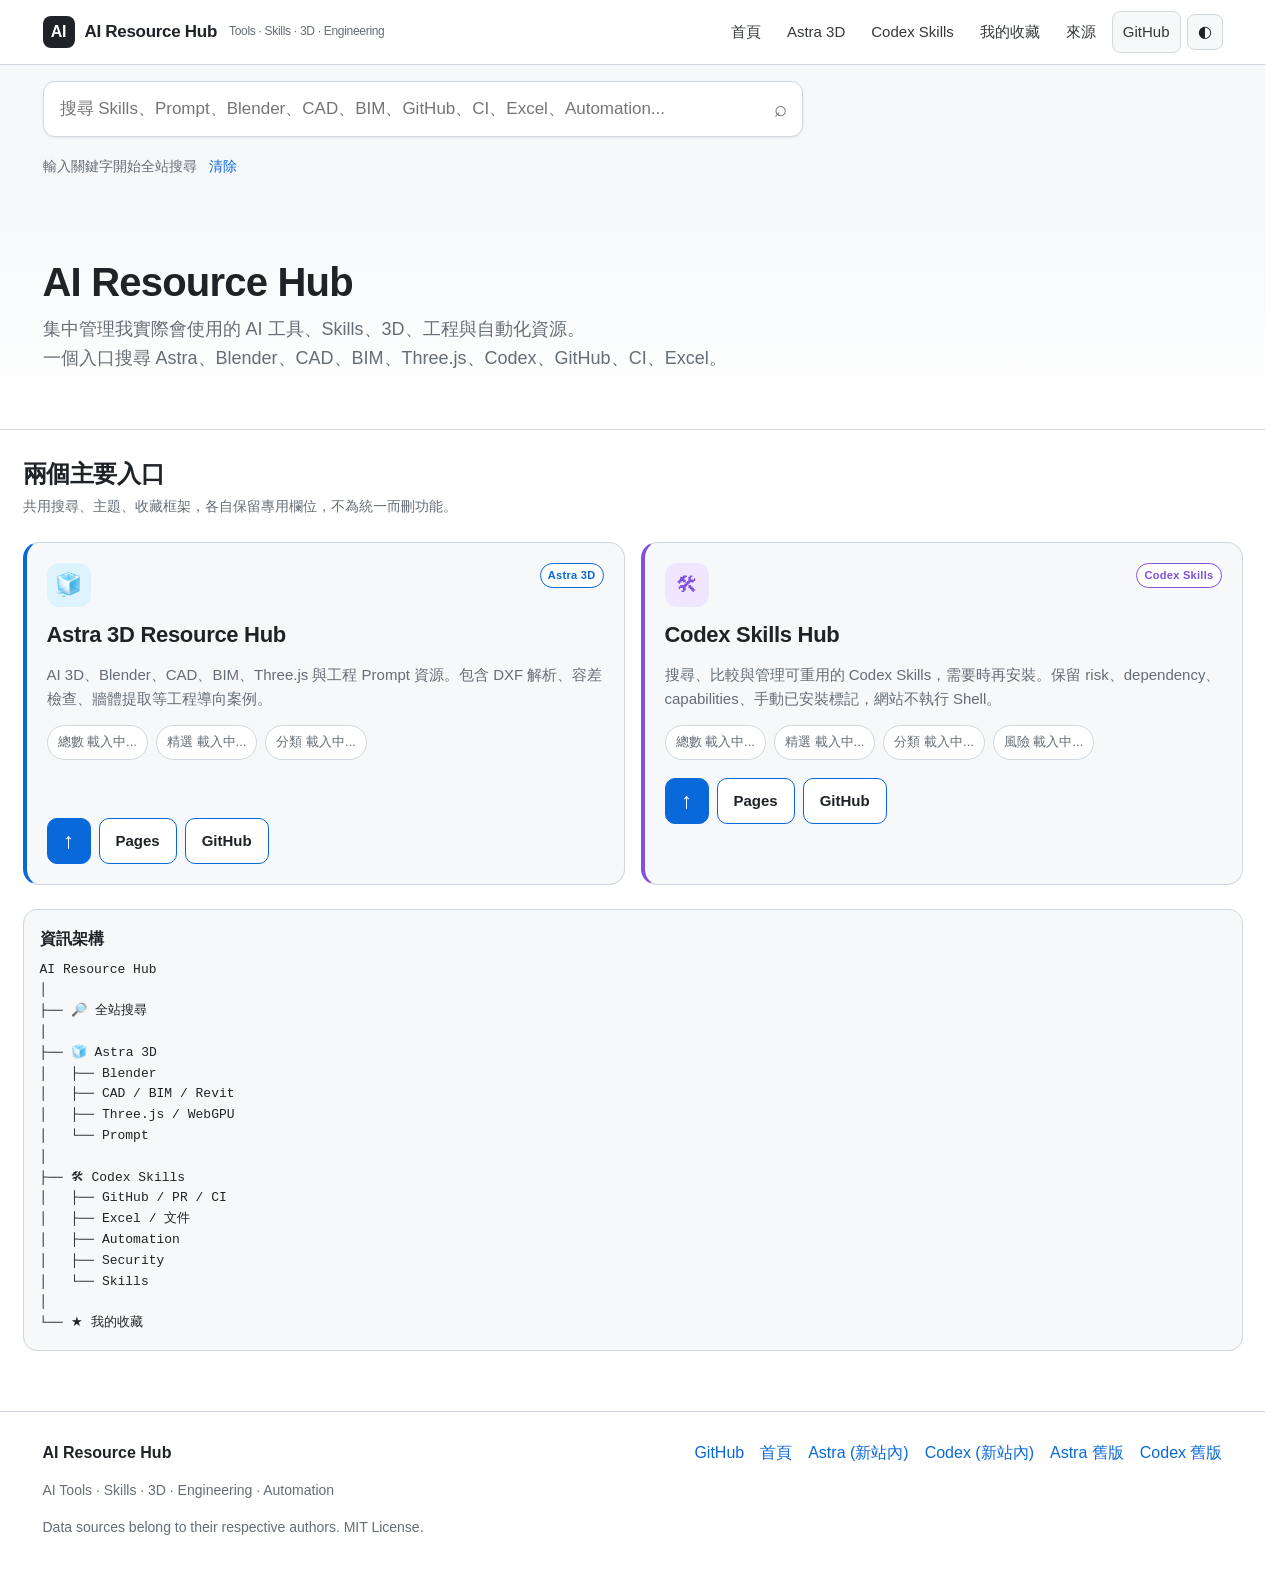
==== commit 63a37083: "Rename home hub Pages labels" ====
--- a/index.html
+++ b/index.html
@@ -99,7 +99,7 @@
           <p class="muted" id="astraRecent" style="font-size:13px"></p>
           <div class="hub-actions">
             <a href="#top" class="btn back-to-top" title="回到最上方" aria-label="回到最上方">↑</a>
-            <a href="https://rita112025-cpu.github.io/astra-3d-resource-hub/" target="_blank" rel="noopener noreferrer" class="btn secondary" title="前往舊版獨立站 https://rita112025-cpu.github.io/astra-3d-resource-hub/">舊版 Pages</a>
+            <a href="https://rita112025-cpu.github.io/astra-3d-resource-hub/" target="_blank" rel="noopener noreferrer" class="btn secondary" title="前往舊版獨立站 https://rita112025-cpu.github.io/astra-3d-resource-hub/">Pages</a>
             <a href="https://github.com/rita112025-cpu/astra-3d-resource-hub" target="_blank" rel="noopener noreferrer" class="btn secondary" title="舊版 GitHub Repo">GitHub</a>
           </div>
         </article>
@@ -118,7 +118,7 @@
           </div>
           <div class="hub-actions">
             <a href="#top" class="btn back-to-top" title="回到最上方" aria-label="回到最上方">↑</a>
-            <a href="https://rita112025-cpu.github.io/codex-skills-hub/" target="_blank" rel="noopener noreferrer" class="btn secondary" title="前往舊版獨立站 https://rita112025-cpu.github.io/codex-skills-hub/">舊版 Pages</a>
+            <a href="https://rita112025-cpu.github.io/codex-skills-hub/" target="_blank" rel="noopener noreferrer" class="btn secondary" title="前往舊版獨立站 https://rita112025-cpu.github.io/codex-skills-hub/">Pages</a>
             <a href="https://github.com/rita112025-cpu/codex-skills-hub" target="_blank" rel="noopener noreferrer" class="btn secondary" title="舊版 GitHub Repo">GitHub</a>
           </div>
         </article>
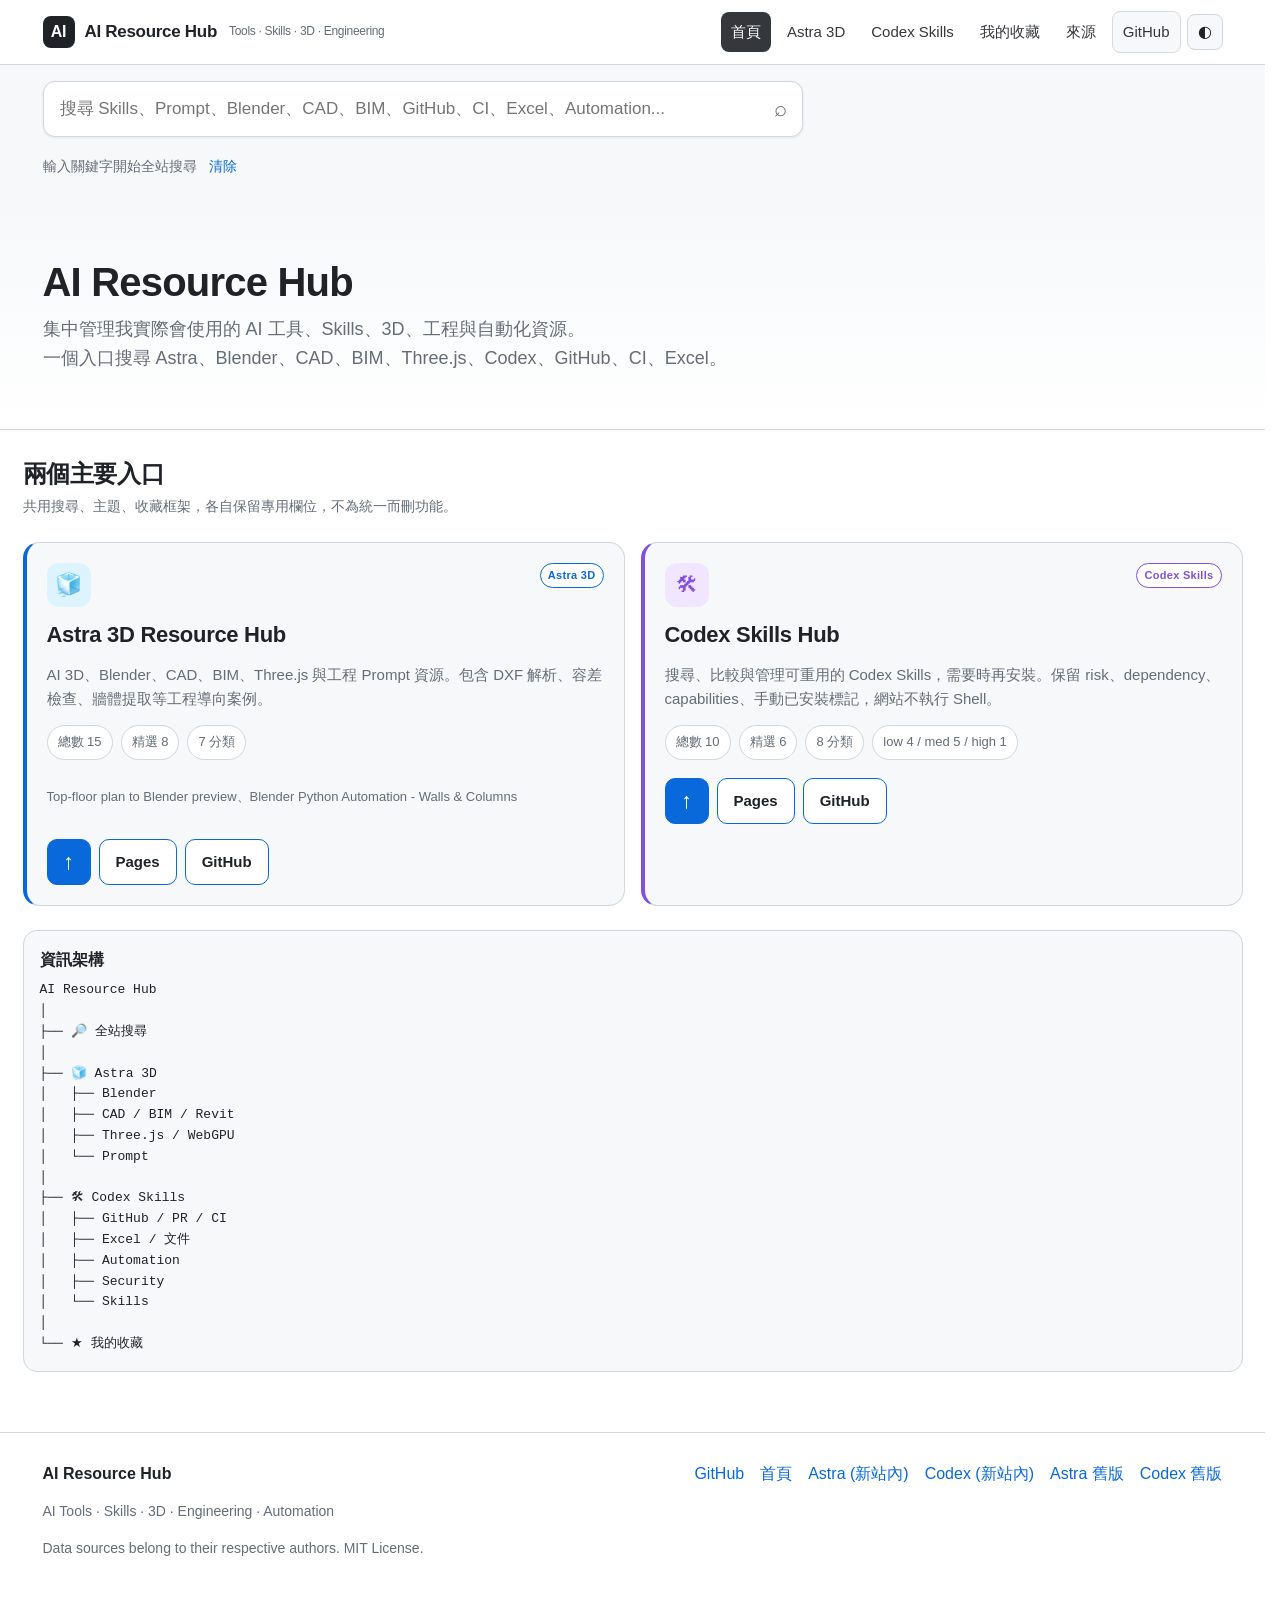
==== commit 10bc9c1e: "Remove codex hero search UI" ====
--- a/index.html
+++ b/index.html
@@ -221,22 +221,6 @@
 
   <!-- CODEX -->
   <section id="codexSection" data-hub-section data-hub="codex" hidden>
-    <div class="hero" style="padding:32px 0 24px">
-      <div class="container">
-        <h1 class="hero-title" style="font-size:34px">🛠 Codex Skills Hub</h1>
-        <p class="hero-subtitle">搜尋、比較與管理可重用的 Codex Skills，需要時再安裝，不把所有 workflow 塞進環境。保留 risk、dependency、installed 手動標記。</p>
-        <div class="search-wrap">
-          <label for="codexSearch" class="sr-only">搜尋 Codex</label>
-          <input id="codexSearch" type="search" placeholder="搜尋 GitHub、CI、PR、Excel、Meeting..." autocomplete="off" spellcheck="false">
-          <span class="search-icon" aria-hidden="true">⌕</span>
-        </div>
-        <div class="search-meta">
-          <span id="codexResultCount" aria-live="polite">載入中...</span>
-          <button id="codexClear2" class="link-btn">清除篩選</button>
-        </div>
-      </div>
-    </div>
-
     <div class="container">
       <div class="filters" aria-label="Codex 篩選區">
         <div class="filter-block"><h2 class="filter-title">快速分類</h2><div id="codexCategoryFilters" class="chip-group"></div></div>
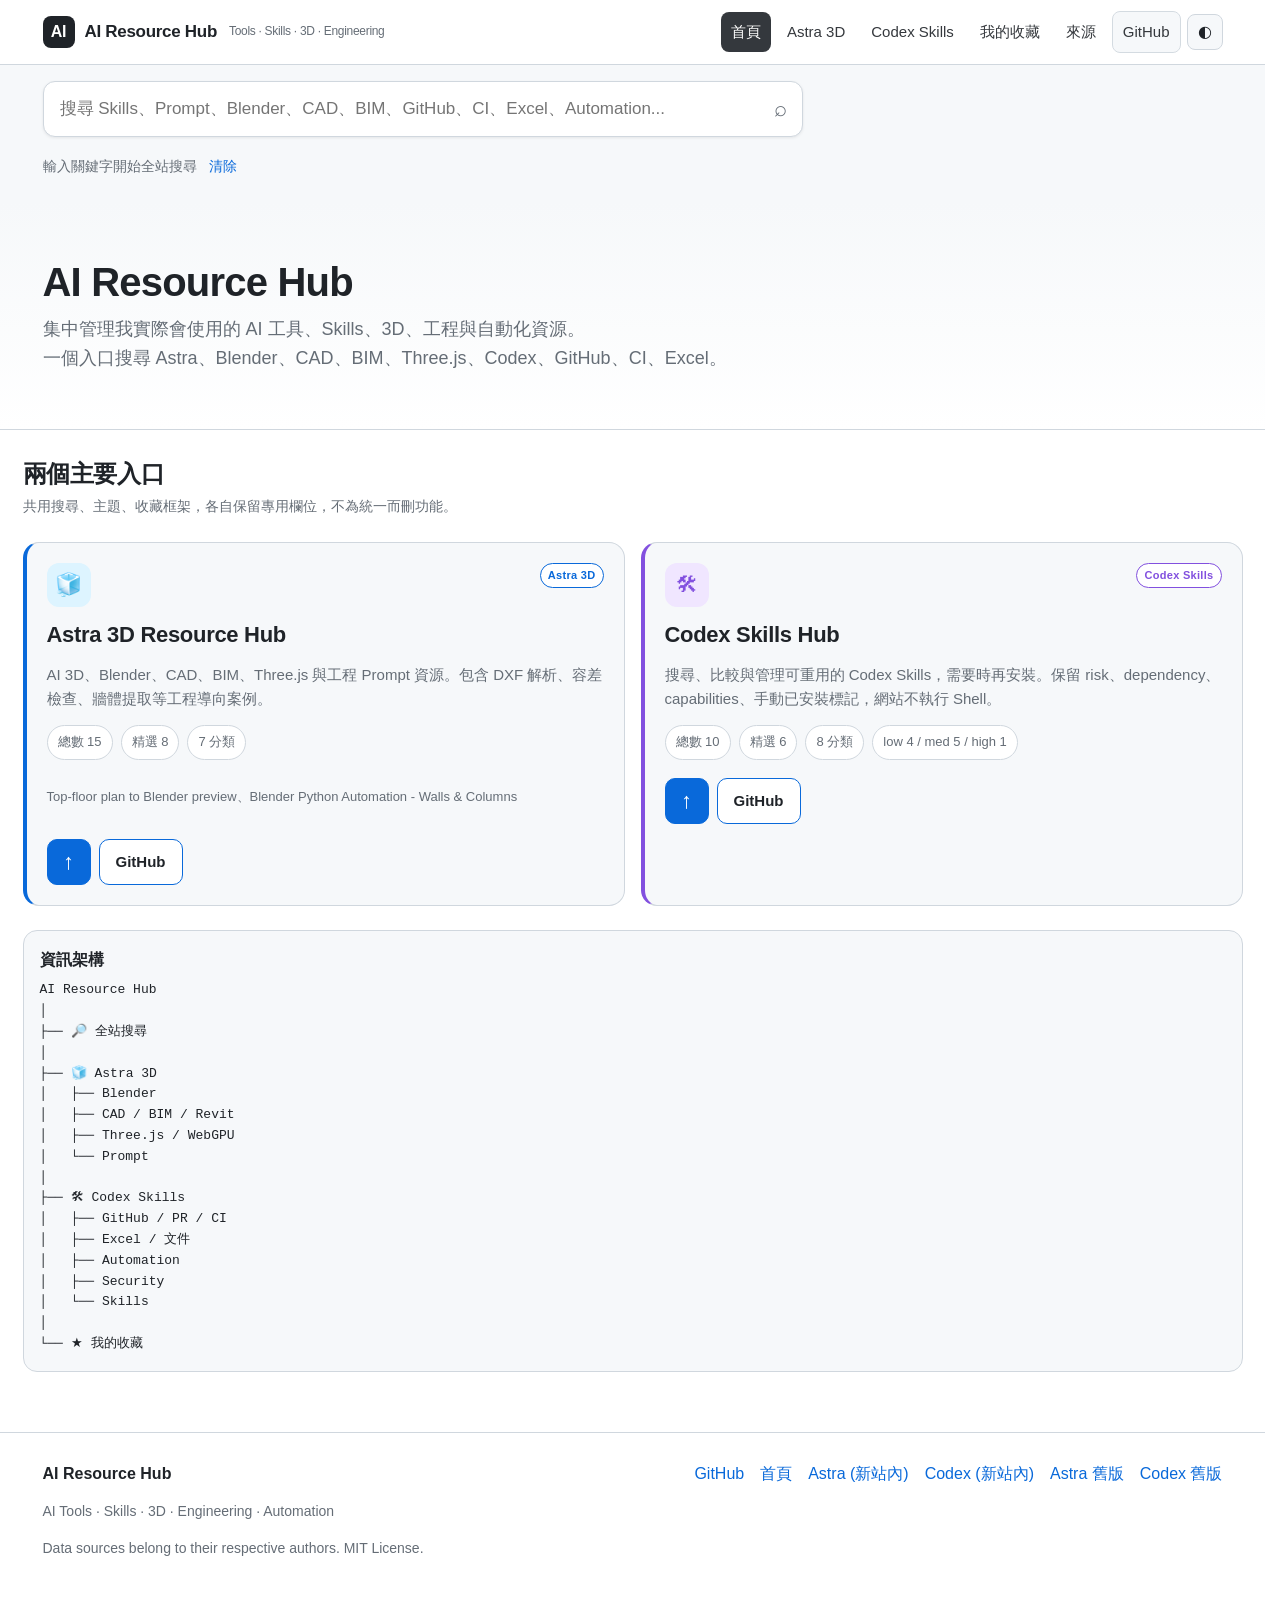
==== commit cacf2974: "修正首頁資源卡片連結" ====
--- a/index.html
+++ b/index.html
@@ -99,8 +99,7 @@
           <p class="muted" id="astraRecent" style="font-size:13px"></p>
           <div class="hub-actions">
             <a href="#top" class="btn back-to-top" title="回到最上方" aria-label="回到最上方">↑</a>
-            <a href="https://rita112025-cpu.github.io/astra-3d-resource-hub/" target="_blank" rel="noopener noreferrer" class="btn secondary" title="前往舊版獨立站 https://rita112025-cpu.github.io/astra-3d-resource-hub/">Pages</a>
-            <a href="https://github.com/rita112025-cpu/astra-3d-resource-hub" target="_blank" rel="noopener noreferrer" class="btn secondary" title="舊版 GitHub Repo">GitHub</a>
+            <a href="https://github.com/rita112025-cpu/ai-resource-hub" target="_blank" rel="noopener noreferrer" class="btn secondary" title="AI Resource Hub GitHub Repo">GitHub</a>
           </div>
         </article>
         <article class="hub-card codex">
@@ -118,8 +117,7 @@
           </div>
           <div class="hub-actions">
             <a href="#top" class="btn back-to-top" title="回到最上方" aria-label="回到最上方">↑</a>
-            <a href="https://rita112025-cpu.github.io/codex-skills-hub/" target="_blank" rel="noopener noreferrer" class="btn secondary" title="前往舊版獨立站 https://rita112025-cpu.github.io/codex-skills-hub/">Pages</a>
-            <a href="https://github.com/rita112025-cpu/codex-skills-hub" target="_blank" rel="noopener noreferrer" class="btn secondary" title="舊版 GitHub Repo">GitHub</a>
+            <a href="https://github.com/rita112025-cpu/ai-resource-hub" target="_blank" rel="noopener noreferrer" class="btn secondary" title="AI Resource Hub GitHub Repo">GitHub</a>
           </div>
         </article>
       </div>
@@ -150,10 +148,10 @@
 
   <!-- ASTRA -->
   <section id="astraSection" data-hub-section data-hub="astra" hidden>
-    <div class="hero" style="padding:32px 0 24px">
+    <div class="hero hub-hero">
       <div class="container">
-        <h1 class="hero-title" style="font-size:34px">🧊 Astra 3D Resource Hub</h1>
-        <p class="hero-subtitle">AI 3D、Blender、CAD、BIM、Three.js 與工程 Prompt 資源導航。保留原有搜尋、分類、Prompt 複製、URL Filter。</p>
+        <h1 class="hero-title">🧊 Astra 3D Resource Hub</h1>
+        <p class="hero-subtitle">探索 AI 3D、Blender、CAD、BIM、Three.js 與工程 Prompt 資源，依分類和用途快速找到需要的工具與案例。</p>
         <div class="search-wrap">
           <label for="astraSearch" class="sr-only">搜尋 Astra</label>
           <input id="astraSearch" type="search" placeholder="搜尋 Prompt、Blender、CAD、BIM、Three.js..." autocomplete="off" spellcheck="false">
@@ -221,6 +219,21 @@
 
   <!-- CODEX -->
   <section id="codexSection" data-hub-section data-hub="codex" hidden>
+    <div class="hero hub-hero">
+      <div class="container">
+        <h1 class="hero-title">🛠 Codex Skills Hub</h1>
+        <p class="hero-subtitle">探索可重用的 Codex Skills，依工作用途、風險與所需權限篩選，找到適合的技能並管理收藏與安裝狀態。</p>
+        <div class="search-wrap">
+          <label for="codexSearch" class="sr-only">搜尋 Codex Skills</label>
+          <input id="codexSearch" type="search" placeholder="搜尋 Skills、GitHub、CI、Excel、Automation..." autocomplete="off" spellcheck="false">
+          <span class="search-icon" aria-hidden="true">⌕</span>
+        </div>
+        <div class="search-meta">
+          <span id="codexResultCount" aria-live="polite">載入中...</span>
+          <button id="codexClear2" class="link-btn">清除篩選</button>
+        </div>
+      </div>
+    </div>
     <div class="container">
       <div class="filters" aria-label="Codex 篩選區">
         <div class="filter-block"><h2 class="filter-title">快速分類</h2><div id="codexCategoryFilters" class="chip-group"></div></div>
--- a/css/base.css
+++ b/css/base.css
@@ -99,6 +99,8 @@
 .hero{padding:56px 0 32px; border-bottom:1px solid var(--border); background:linear-gradient(180deg,var(--card),transparent)}
 .hero-title{font-size:40px; margin:0 0 10px; letter-spacing:-0.8px; line-height:1.15; font-weight:850}
 .hero-subtitle{font-size:18px; color:var(--secondary); margin:0 0 24px; line-height:1.6; max-width:720px}
+.hub-hero{padding:32px 0 24px}
+.hub-hero .hero-title{font-size:34px}
 .global-search-panel{padding:16px 0 0; background:var(--card)}
 .global-search-wrap{max-width:760px}
 .search-wrap{position:relative; max-width:760px; width:100%}
--- a/css/responsive.css
+++ b/css/responsive.css
@@ -10,6 +10,7 @@
   .hamburger{display:inline-flex}
   .hero{padding:32px 0 24px}
   .hero-title{font-size:32px}
+  .hub-hero .hero-title{font-size:32px}
   .hero-subtitle{font-size:17px}
   .grid{grid-template-columns:1fr}
   .prompt-grid{grid-template-columns:1fr}
@@ -50,6 +51,7 @@
   .container{padding:0 16px; overflow-x:clip}
   .hero{padding:28px 0 20px}
   .hero-title{font-size:28px}
+  .hub-hero .hero-title{font-size:28px}
   .search-meta{font-size:14px}
   .filter-title{font-size:13px}
   .card-actions .btn{flex:1 1 100%; width:100%}
@@ -69,6 +71,7 @@
 @media (max-width: 320px){
   .brand-text{max-width:38vw; font-size:15px}
   .hero-title{font-size:24px}
+  .hub-hero .hero-title{font-size:24px}
   .hub-card{padding:16px}
 }
 
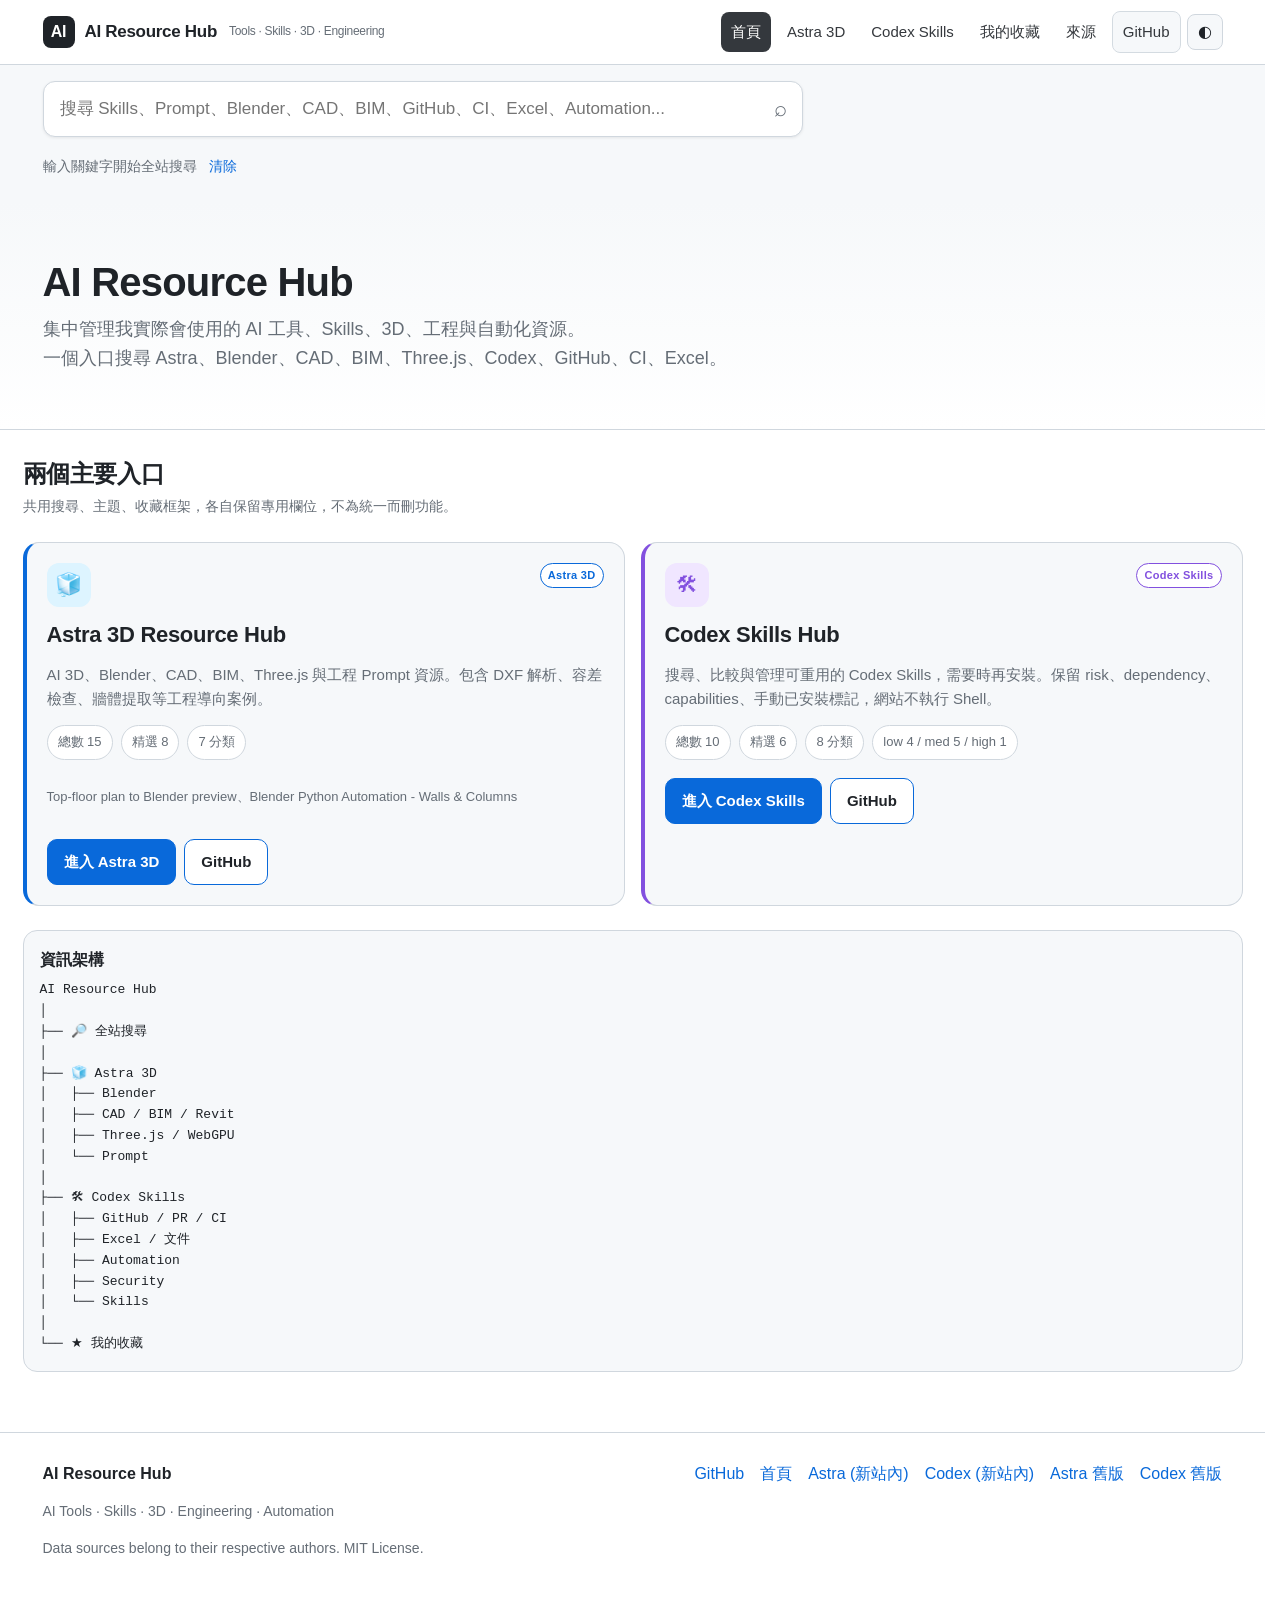
==== commit 682aff04: "修正按鈕跳頂與資源連結" ====
--- a/index.html
+++ b/index.html
@@ -98,7 +98,7 @@
           </div>
           <p class="muted" id="astraRecent" style="font-size:13px"></p>
           <div class="hub-actions">
-            <a href="#top" class="btn back-to-top" title="回到最上方" aria-label="回到最上方">↑</a>
+            <a href="?hub=astra" class="btn" data-hub="astra">進入 Astra 3D</a>
             <a href="https://github.com/rita112025-cpu/ai-resource-hub" target="_blank" rel="noopener noreferrer" class="btn secondary" title="AI Resource Hub GitHub Repo">GitHub</a>
           </div>
         </article>
@@ -116,7 +116,7 @@
             <span class="hub-stat" id="codexRisks">風險 載入中...</span>
           </div>
           <div class="hub-actions">
-            <a href="#top" class="btn back-to-top" title="回到最上方" aria-label="回到最上方">↑</a>
+            <a href="?hub=codex" class="btn" data-hub="codex">進入 Codex Skills</a>
             <a href="https://github.com/rita112025-cpu/ai-resource-hub" target="_blank" rel="noopener noreferrer" class="btn secondary" title="AI Resource Hub GitHub Repo">GitHub</a>
           </div>
         </article>
@@ -343,7 +343,7 @@
       </div>
       <div class="source-card" style="margin-top:16px">
         <h3>Codex 模組</h3>
-        <p>資料主要整理自 <code>ComposioHQ/awesome-codex-skills</code>，包含 10 個已驗證 Skill，風險依證據判定，未確認用 null</p>
+        <p>資料主要整理自 <code>composio-community/awesome-codex-skills</code>，包含 10 個已驗證 Skill，風險依證據判定，未確認用 null</p>
         <p>新增方式：編輯 <code>data/codex-skills.json</code>，依 SKILL.md 檢查 scripts/references/network/gitWrite/deleteFiles</p>
         <p>安全限制：不得加入 analytics、tracking script、遠端可執行 script、自動安裝、API Key 儲存</p>
       </div>
--- a/css/components.css
+++ b/css/components.css
@@ -21,8 +21,6 @@
 .btn.secondary{background:var(--bg); color:var(--text)}
 .btn.small{padding:6px 12px; font-size:13px; min-height:36px}
 .btn:hover{text-decoration:none; opacity:0.92}
-.back-to-top{min-width:44px; min-height:44px; padding:0 12px; font-size:22px; line-height:1; background:var(--accent); color:#fff}
-.back-to-top:hover{text-decoration:none; opacity:0.86}
 
 /* Filters */
 .filters{padding:20px 0}
